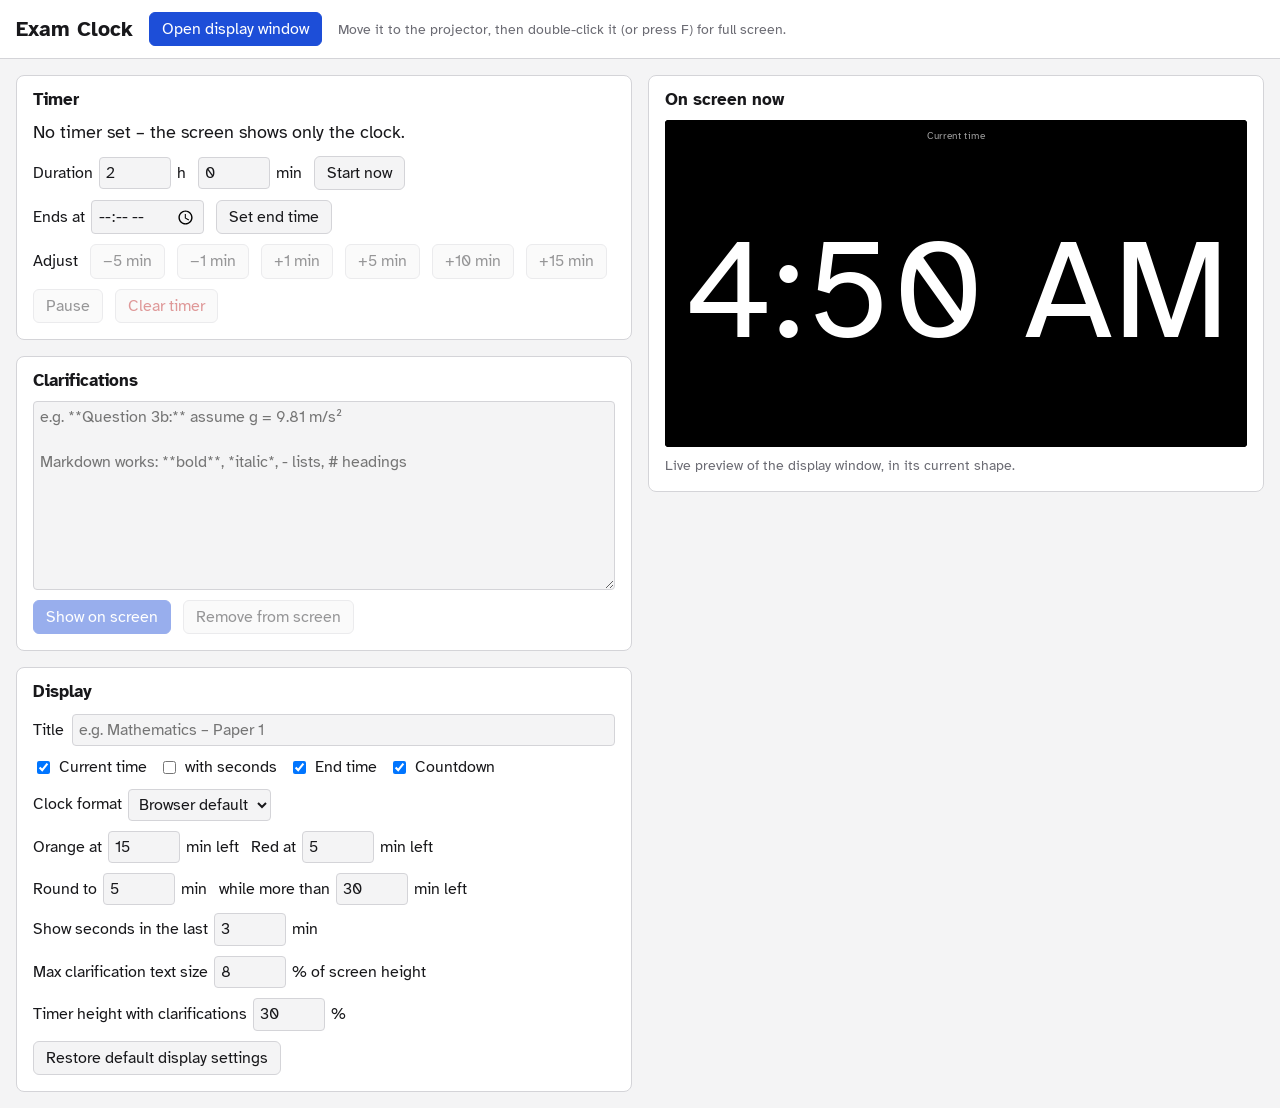
==== index.html @ fd0f9ccb "Add exam clock: projector display and control panel Static two-window app for GitHub Pages. The cont" ====
<!doctype html>
<html lang="en">
<head>
  <meta charset="utf-8">
  <meta name="viewport" content="width=device-width, initial-scale=1">
  <title>Exam Clock – Control panel</title>
  <link rel="preconnect" href="https://fonts.googleapis.com">
  <link rel="preconnect" href="https://fonts.gstatic.com" crossorigin>
  <link rel="stylesheet" href="https://fonts.googleapis.com/css2?family=Atkinson+Hyperlegible:wght@400;700&display=swap">
  <link rel="stylesheet" href="control.css">
</head>
<body>
  <header>
    <h1>Exam Clock</h1>
    <button id="openDisplay" class="primary">Open display window</button>
    <span class="hint">Move it to the projector, then double-click it (or press F) for full screen.</span>
  </header>

  <main>
    <div class="controls">
      <section>
        <h2>Timer</h2>
        <p id="status" class="status">No timer set.</p>

        <form id="durationForm" class="row">
          <label>Duration
            <input id="durH" type="number" min="0" max="23" value="2" inputmode="numeric"> h
          </label>
          <label>
            <input id="durM" type="number" min="0" max="59" value="0" inputmode="numeric"> min
          </label>
          <button type="submit">Start now</button>
        </form>

        <form id="endForm" class="row">
          <label>Ends at <input id="endInput" type="time" required></label>
          <button type="submit">Set end time</button>
        </form>

        <div class="row" id="adjust">
          <span>Adjust</span>
          <button data-adjust="-5">−5 min</button>
          <button data-adjust="-1">−1 min</button>
          <button data-adjust="1">+1 min</button>
          <button data-adjust="5">+5 min</button>
          <button data-adjust="10">+10 min</button>
          <button data-adjust="15">+15 min</button>
        </div>

        <div class="row">
          <button id="pause">Pause</button>
          <button id="reset" class="danger">Clear timer</button>
        </div>
      </section>

      <section>
        <h2>Clarifications</h2>
        <textarea id="notes" rows="8" spellcheck="true"
          placeholder="e.g. **Question 3b:** assume g = 9.81 m/s²&#10;&#10;Markdown works: **bold**, *italic*, - lists, # headings"></textarea>
        <div class="row">
          <button id="publish" class="primary" title="Ctrl+Enter">Show on screen</button>
          <button id="unpublish">Remove from screen</button>
          <span id="notesStatus" class="hint"></span>
        </div>
      </section>

      <section>
        <h2>Display</h2>
        <div class="row">
          <label class="grow">Title <input id="title" type="text" placeholder="e.g. Mathematics – Paper 1" class="grow"></label>
        </div>
        <div class="row">
          <label><input type="checkbox" data-setting="showClock"> Current time</label>
          <label><input type="checkbox" data-setting="clockSeconds"> with seconds</label>
          <label><input type="checkbox" data-setting="showEnd"> End time</label>
          <label><input type="checkbox" data-setting="showCountdown"> Countdown</label>
        </div>
        <div class="row">
          <label>Clock format
            <select data-setting="hourCycle">
              <option value="auto">Browser default</option>
              <option value="h23">24-hour</option>
              <option value="h12">12-hour</option>
            </select>
          </label>
        </div>
        <div class="row">
          <label>Orange at <input type="number" min="0" data-setting="orangeMin"> min left</label>
          <label>Red at <input type="number" min="0" data-setting="redMin"> min left</label>
        </div>
        <div class="row">
          <label>Round to <input type="number" min="1" data-setting="coarseStepMin"> min</label>
          <label>while more than <input type="number" min="0" data-setting="coarseAboveMin"> min left</label>
          <label>Show seconds in the last <input type="number" min="0" data-setting="secondsBelowMin"> min</label>
        </div>
        <div class="row">
          <label>Max clarification text size <input type="number" min="1" max="30" data-setting="notesMaxPct"> % of screen height</label>
        </div>
        <div class="row">
          <label>Timer height with clarifications <input type="number" min="10" max="80" data-setting="timingPct"> %</label>
        </div>
        <div class="row">
          <button id="resetSettings">Restore default display settings</button>
        </div>
      </section>
    </div>

    <aside>
      <h2>On screen now</h2>
      <div id="previewFrame"><iframe id="preview" src="display.html" title="Display preview" tabindex="-1"></iframe></div>
      <p class="hint">Live preview of the display window, in its current shape.</p>
    </aside>
  </main>

  <script src="shared.js"></script>
  <script src="control.js"></script>
</body>
</html>
---- control.css ----
:root {
  color-scheme: light dark;
  --bg: #f4f4f5;
  --panel: #fff;
  --fg: #18181b;
  --muted: #6b6b73;
  --border: #d4d4d8;
  --accent: #1d4ed8;
  --danger: #b91c1c;
  --orange: #c2410c;
  --red: #dc2626;
}
@media (prefers-color-scheme: dark) {
  :root {
    --bg: #111113;
    --panel: #1c1c1f;
    --fg: #ececef;
    --muted: #9b9ba4;
    --border: #3a3a40;
    --accent: #3b82f6;
    --danger: #ef4444;
    --orange: #ff9f1a;
    --red: #ff4136;
  }
}

* { box-sizing: border-box; }

body {
  margin: 0;
  background: var(--bg);
  color: var(--fg);
  font: 16px/1.4 'Atkinson Hyperlegible', system-ui, sans-serif;
}

header {
  display: flex;
  flex-wrap: wrap;
  align-items: center;
  gap: 8px 16px;
  padding: 12px 16px;
  border-bottom: 1px solid var(--border);
  background: var(--panel);
}
header h1 { margin: 0; font-size: 1.3rem; }

main {
  display: grid;
  grid-template-columns: minmax(0, 1fr) minmax(0, 1fr);
  gap: 16px;
  padding: 16px;
  max-width: 1400px;
  margin: 0 auto;
}
@media (max-width: 900px) {
  main { grid-template-columns: minmax(0, 1fr); }
  aside { order: -1; }
}

.controls { display: flex; flex-direction: column; gap: 16px; }

section, aside {
  background: var(--panel);
  border: 1px solid var(--border);
  border-radius: 8px;
  padding: 12px 16px 16px;
}
aside { align-self: start; position: sticky; top: 16px; }
h2 { margin: 0 0 8px; font-size: 1.05rem; }

.row {
  display: flex;
  flex-wrap: wrap;
  align-items: center;
  gap: 8px 12px;
  margin-top: 10px;
}
.grow { flex: 1; display: flex; align-items: center; gap: 8px; }
label { display: inline-flex; align-items: center; gap: 6px; }

input, select, textarea, button {
  font: inherit;
  color: inherit;
}
input[type=number] { width: 4.5em; }
input[type=text], input[type=number], input[type=time], select, textarea {
  padding: 4px 6px;
  border: 1px solid var(--border);
  border-radius: 4px;
  background: var(--bg);
}
textarea { width: 100%; resize: vertical; display: block; }

button {
  padding: 5px 12px;
  border: 1px solid var(--border);
  border-radius: 6px;
  background: var(--bg);
  cursor: pointer;
}
button:hover:not(:disabled) { border-color: var(--accent); }
button:disabled { opacity: 0.45; cursor: default; }
button.primary { background: var(--accent); border-color: var(--accent); color: #fff; }
button.danger { color: var(--danger); }

.hint { color: var(--muted); font-size: 0.9rem; }

.status { margin: 0; font-size: 1.15rem; font-variant-numeric: tabular-nums; }
.status strong { font-size: 1.4rem; }
.status.orange strong { color: var(--orange); }
.status.red strong, .status.over strong { color: var(--red); }

#previewFrame {
  position: relative;
  overflow: hidden;
  background: #000;
  border-radius: 4px;
}
#preview {
  position: absolute;
  top: 0;
  left: 0;
  border: 0;
  transform-origin: 0 0;
  pointer-events: none;
}
aside .hint { margin: 8px 0 0; }
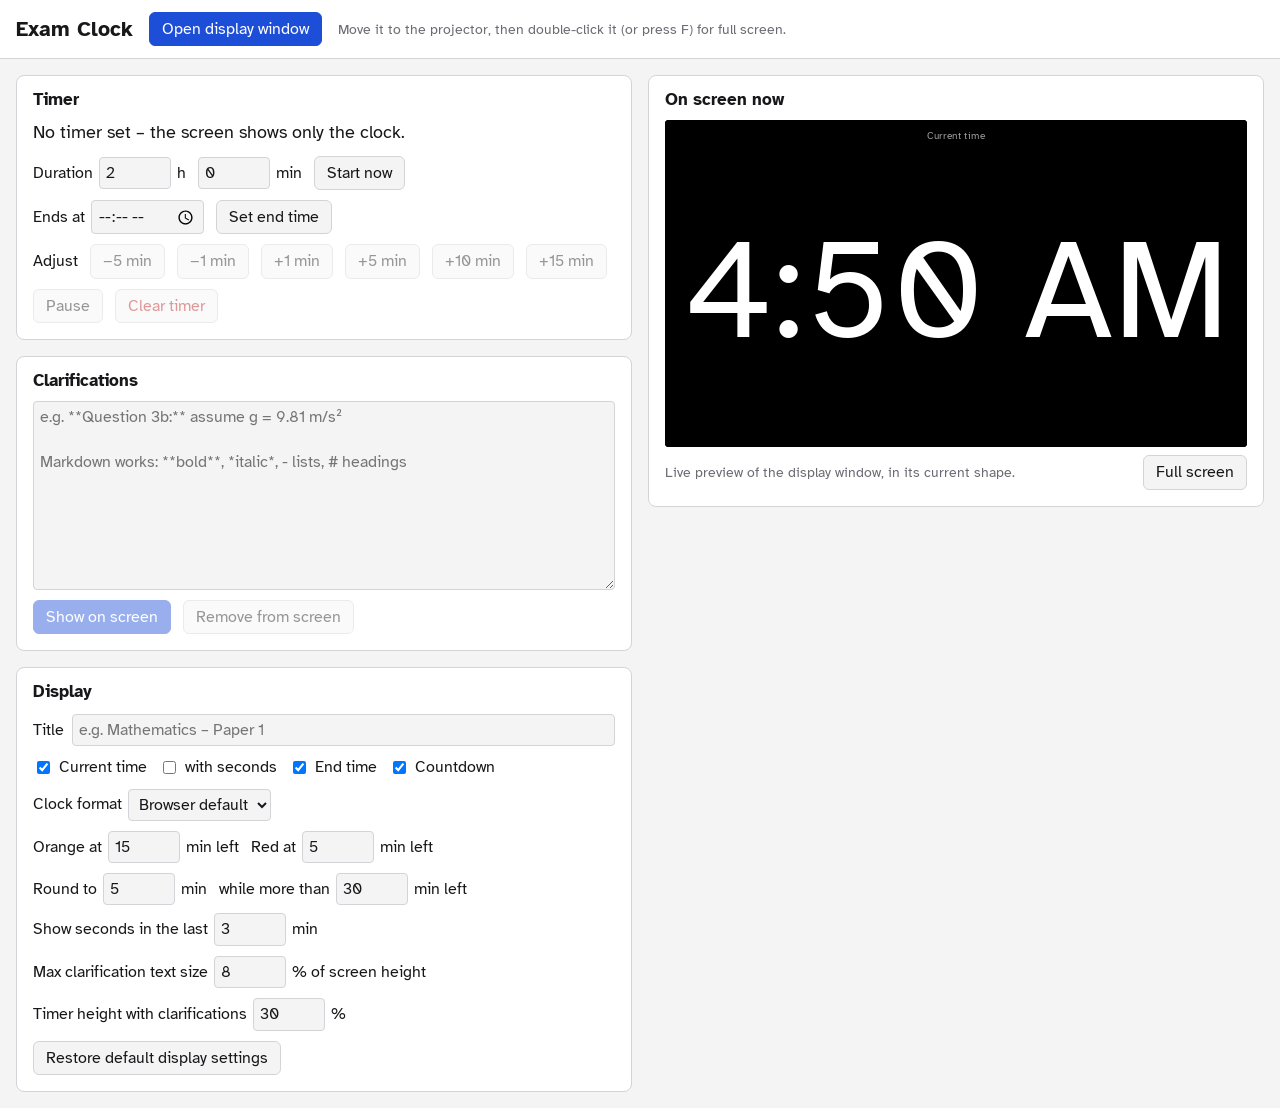
==== commit b69a8e36: "Replace confirm/alert dialogs and add full-screen preview Destructive actions (restarting a running " ====
--- a/index.html
+++ b/index.html
@@ -13,7 +13,8 @@
   <header>
     <h1>Exam Clock</h1>
     <button id="openDisplay" class="primary">Open display window</button>
-    <span class="hint">Move it to the projector, then double-click it (or press F) for full screen.</span>
+    <span class="hint" id="openHint">Move it to the projector, then double-click it (or press F) for full screen.</span>
+    <span class="hint" id="popupBlocked" hidden>The browser blocked the pop-up. <a href="display.html" target="examClockDisplay">Open the display in a new tab</a> instead, or use “Full screen” on the preview.</span>
   </header>
 
   <main>
@@ -108,7 +109,10 @@
     <aside>
       <h2>On screen now</h2>
       <div id="previewFrame"><iframe id="preview" src="display.html" title="Display preview" tabindex="-1"></iframe></div>
-      <p class="hint">Live preview of the display window, in its current shape.</p>
+      <div class="preview-bar">
+        <p class="hint">Live preview of the display window, in its current shape.</p>
+        <button id="previewFullscreen" title="Useful when the projector mirrors this screen">Full screen</button>
+      </div>
     </aside>
   </main>
 
--- a/control.css
+++ b/control.css
@@ -1,17 +1,20 @@
 :root {
-  color-scheme: light dark;
+  color-scheme: light;
   --bg: #f4f4f5;
   --panel: #fff;
   --fg: #18181b;
   --muted: #6b6b73;
   --border: #d4d4d8;
   --accent: #1d4ed8;
+  --on-accent: #fff;
   --danger: #b91c1c;
   --orange: #c2410c;
   --red: #dc2626;
 }
+/* Dark palette: follows the OS setting unless a theme is chosen explicitly. */
 @media (prefers-color-scheme: dark) {
-  :root {
+  :root:not([data-theme="light"]) {
+    color-scheme: dark;
     --bg: #111113;
     --panel: #1c1c1f;
     --fg: #ececef;
@@ -22,6 +25,18 @@
     --orange: #ff9f1a;
     --red: #ff4136;
   }
+}
+:root[data-theme="dark"] {
+  color-scheme: dark;
+  --bg: #111113;
+  --panel: #1c1c1f;
+  --fg: #ececef;
+  --muted: #9b9ba4;
+  --border: #3a3a40;
+  --accent: #3b82f6;
+  --danger: #ef4444;
+  --orange: #ff9f1a;
+  --red: #ff4136;
 }
 
 * { box-sizing: border-box; }
@@ -100,7 +115,12 @@
 }
 button:hover:not(:disabled) { border-color: var(--accent); }
 button:disabled { opacity: 0.45; cursor: default; }
-button.primary { background: var(--accent); border-color: var(--accent); color: #fff; }
+button.primary { background: var(--accent); border-color: var(--accent); color: var(--on-accent); }
+button:focus-visible, input:focus-visible, select:focus-visible, textarea:focus-visible {
+  outline: 2px solid var(--accent);
+  outline-offset: 2px;
+}
+button.confirming { background: var(--danger); border-color: var(--danger); color: var(--on-accent); }
 button.danger { color: var(--danger); }
 
 .hint { color: var(--muted); font-size: 0.9rem; }
@@ -124,4 +144,12 @@
   transform-origin: 0 0;
   pointer-events: none;
 }
-aside .hint { margin: 8px 0 0; }
+/* Preview shown full screen: fill the screen at its real size. */
+#previewFrame:fullscreen { border-radius: 0; }
+#previewFrame:fullscreen #preview {
+  width: 100% !important;
+  height: 100% !important;
+  transform: none !important;
+}
+.preview-bar { display: flex; flex-wrap: wrap; align-items: center; justify-content: space-between; gap: 8px; margin-top: 8px; }
+.preview-bar .hint { margin: 0; }
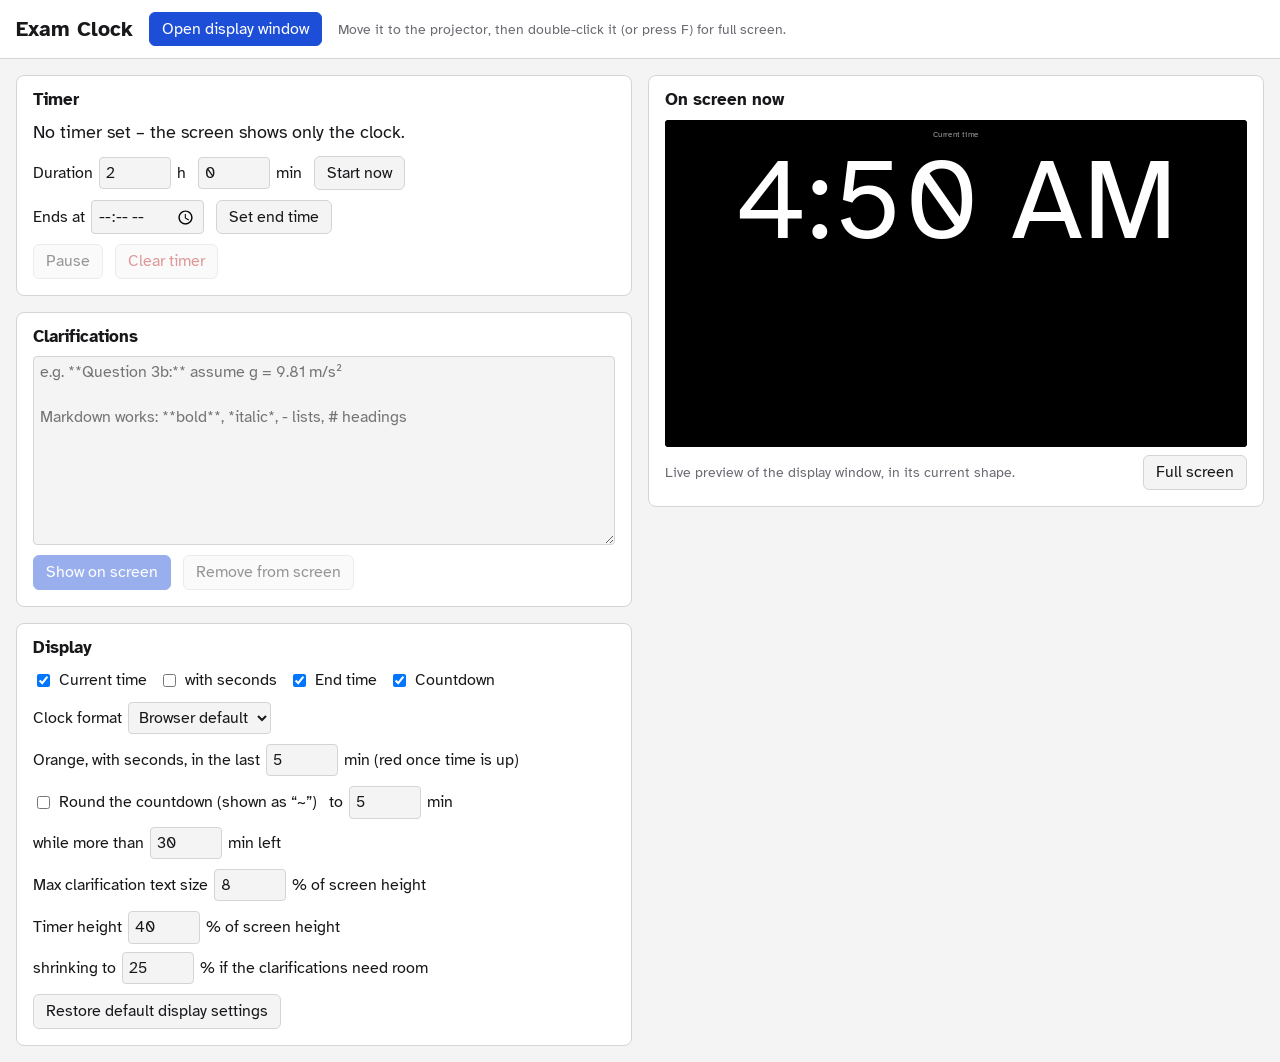
==== commit d167c72e: "Reserve a fixed timer strip, precise countdown by default, and simplify controls - Timer strip keeps" ====
--- a/index.html
+++ b/index.html
@@ -38,19 +38,10 @@
           <button type="submit">Set end time</button>
         </form>
 
-        <div class="row" id="adjust">
-          <span>Adjust</span>
-          <button data-adjust="-5">−5 min</button>
-          <button data-adjust="-1">−1 min</button>
-          <button data-adjust="1">+1 min</button>
-          <button data-adjust="5">+5 min</button>
-          <button data-adjust="10">+10 min</button>
-          <button data-adjust="15">+15 min</button>
-        </div>
-
         <div class="row">
           <button id="pause">Pause</button>
           <button id="reset" class="danger">Clear timer</button>
+          <button id="undoClear" hidden>Undo</button>
         </div>
       </section>
 
@@ -68,9 +59,6 @@
       <section>
         <h2>Display</h2>
         <div class="row">
-          <label class="grow">Title <input id="title" type="text" placeholder="e.g. Mathematics – Paper 1" class="grow"></label>
-        </div>
-        <div class="row">
           <label><input type="checkbox" data-setting="showClock"> Current time</label>
           <label><input type="checkbox" data-setting="clockSeconds"> with seconds</label>
           <label><input type="checkbox" data-setting="showEnd"> End time</label>
@@ -86,19 +74,19 @@
           </label>
         </div>
         <div class="row">
-          <label>Orange at <input type="number" min="0" data-setting="orangeMin"> min left</label>
-          <label>Red at <input type="number" min="0" data-setting="redMin"> min left</label>
+          <label>Orange, with seconds, in the last <input type="number" min="0" data-setting="orangeMin"> min (red once time is up)</label>
         </div>
         <div class="row">
-          <label>Round to <input type="number" min="1" data-setting="coarseStepMin"> min</label>
+          <label><input type="checkbox" data-setting="roundCountdown"> Round the countdown (shown as “~”)</label>
+          <label>to <input type="number" min="1" data-setting="coarseStepMin"> min</label>
           <label>while more than <input type="number" min="0" data-setting="coarseAboveMin"> min left</label>
-          <label>Show seconds in the last <input type="number" min="0" data-setting="secondsBelowMin"> min</label>
         </div>
         <div class="row">
           <label>Max clarification text size <input type="number" min="1" max="30" data-setting="notesMaxPct"> % of screen height</label>
         </div>
         <div class="row">
-          <label>Timer height with clarifications <input type="number" min="10" max="80" data-setting="timingPct"> %</label>
+          <label>Timer height <input type="number" min="10" max="80" data-setting="timingPct"> % of screen height</label>
+          <label>shrinking to <input type="number" min="10" max="80" data-setting="timingMinPct"> % if the clarifications need room</label>
         </div>
         <div class="row">
           <button id="resetSettings">Restore default display settings</button>
--- a/control.css
+++ b/control.css
@@ -128,7 +128,7 @@
 .status { margin: 0; font-size: 1.15rem; font-variant-numeric: tabular-nums; }
 .status strong { font-size: 1.4rem; }
 .status.orange strong { color: var(--orange); }
-.status.red strong, .status.over strong { color: var(--red); }
+.status.over strong { color: var(--red); }
 
 #previewFrame {
   position: relative;
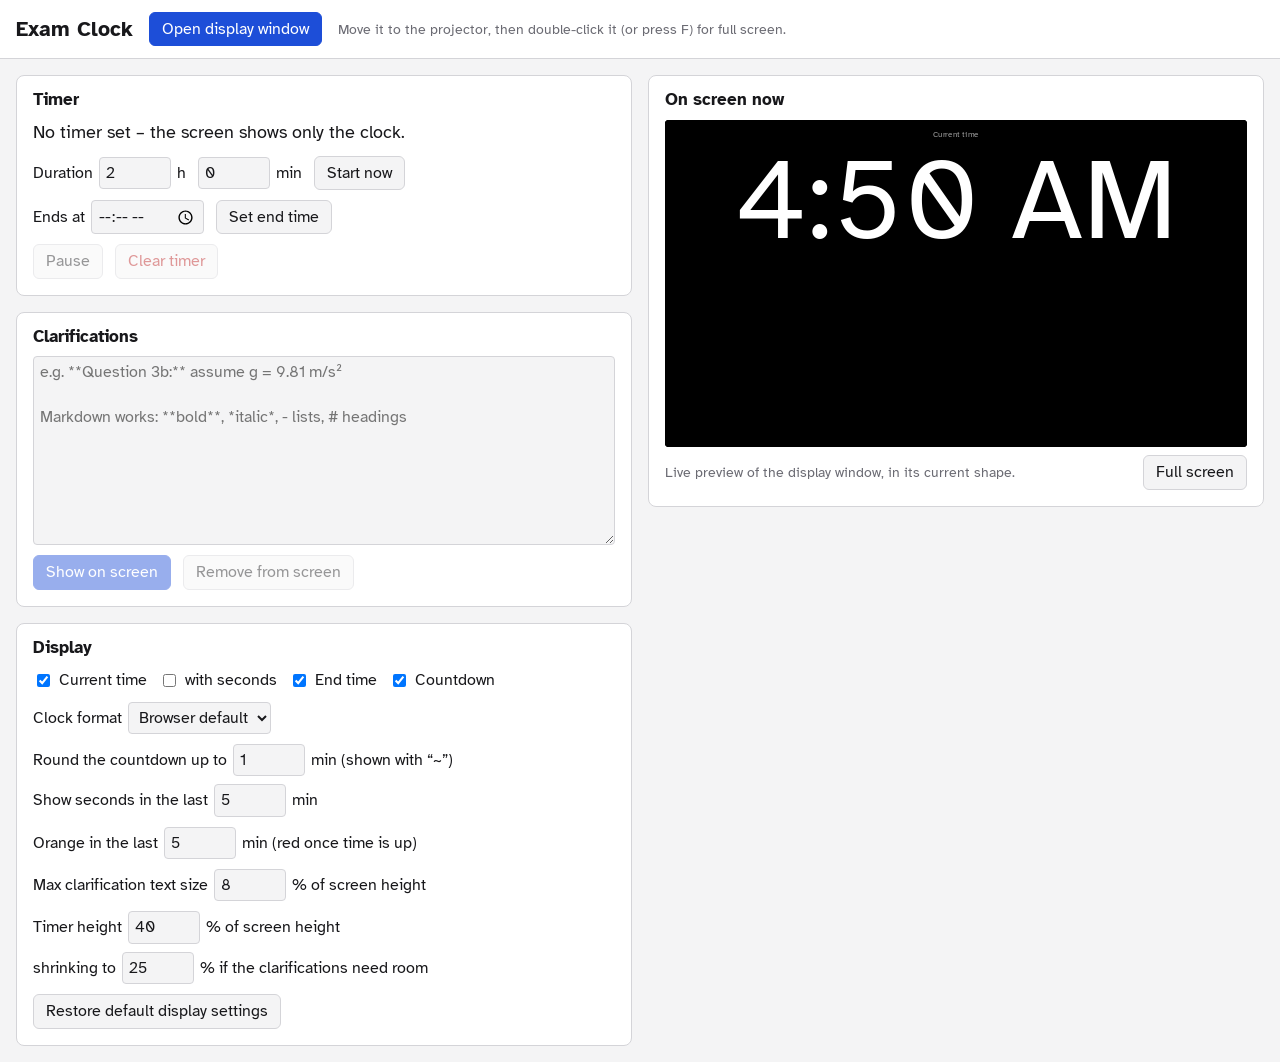
==== commit 7090252c: "Always round the countdown; separate seconds and orange thresholds - Rounding is always on, up to a " ====
--- a/index.html
+++ b/index.html
@@ -74,12 +74,11 @@
           </label>
         </div>
         <div class="row">
-          <label>Orange, with seconds, in the last <input type="number" min="0" data-setting="orangeMin"> min (red once time is up)</label>
+          <label>Round the countdown up to <input type="number" min="1" data-setting="roundMin"> min (shown with “~”)</label>
+          <label>Show seconds in the last <input type="number" min="0" data-setting="secondsMin"> min</label>
         </div>
         <div class="row">
-          <label><input type="checkbox" data-setting="roundCountdown"> Round the countdown (shown as “~”)</label>
-          <label>to <input type="number" min="1" data-setting="coarseStepMin"> min</label>
-          <label>while more than <input type="number" min="0" data-setting="coarseAboveMin"> min left</label>
+          <label>Orange in the last <input type="number" min="0" data-setting="orangeMin"> min (red once time is up)</label>
         </div>
         <div class="row">
           <label>Max clarification text size <input type="number" min="1" max="30" data-setting="notesMaxPct"> % of screen height</label>
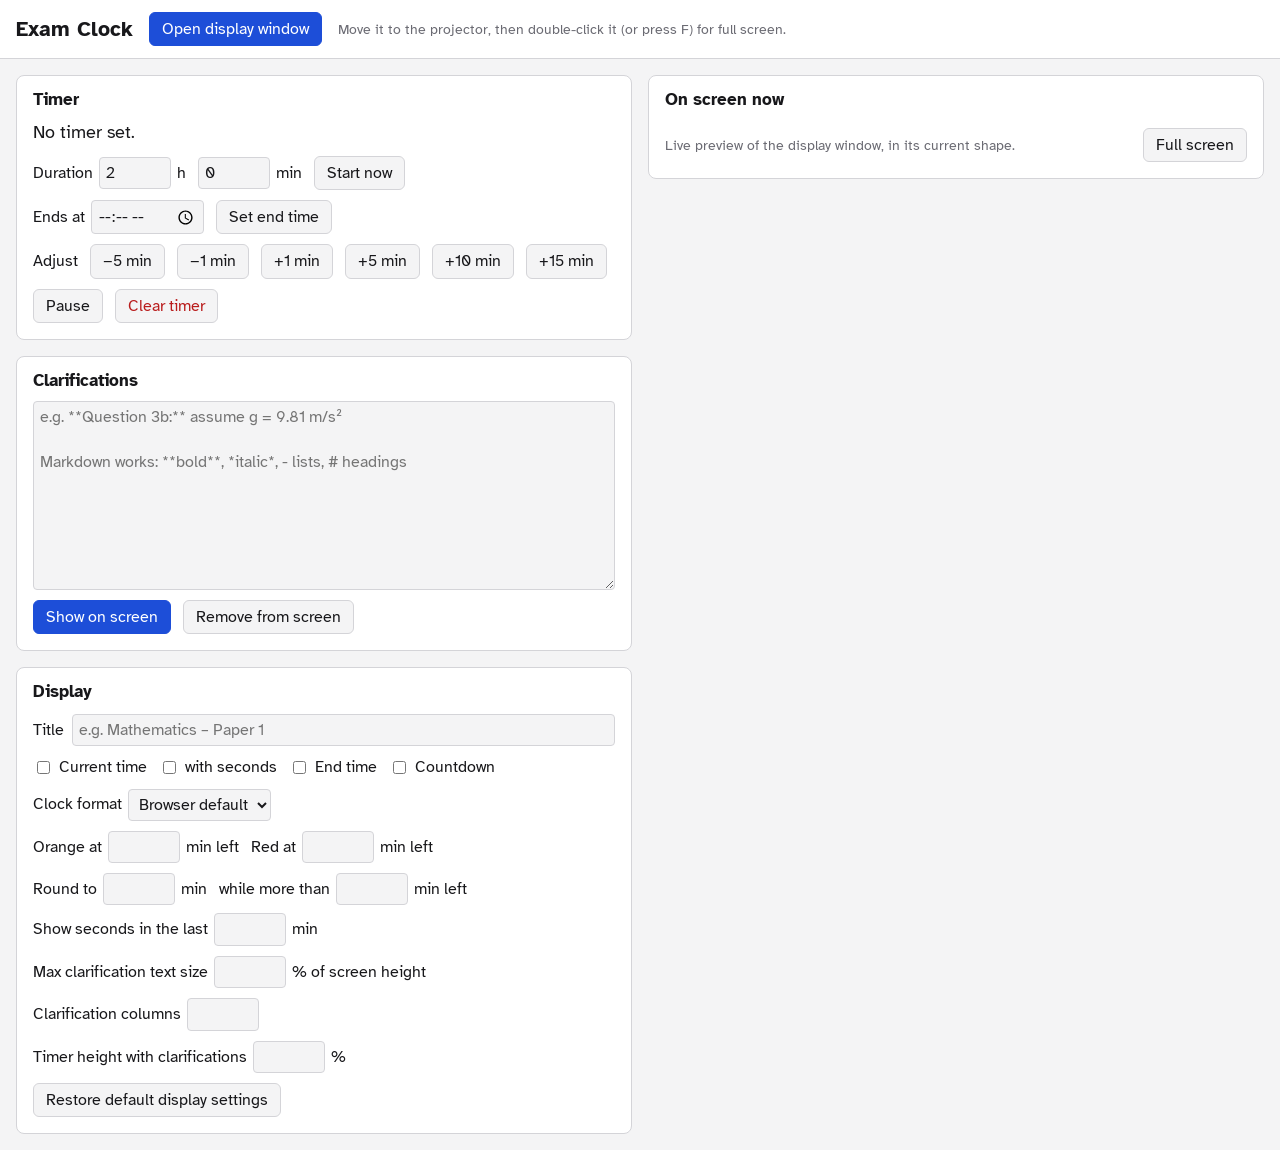
==== commit 8f57b575: "Add a setting to split the clarifications into columns Defaults to 1 column, as before.  Co-Authored" ====
--- a/index.html
+++ b/index.html
@@ -38,10 +38,19 @@
           <button type="submit">Set end time</button>
         </form>
 
+        <div class="row" id="adjust">
+          <span>Adjust</span>
+          <button data-adjust="-5">−5 min</button>
+          <button data-adjust="-1">−1 min</button>
+          <button data-adjust="1">+1 min</button>
+          <button data-adjust="5">+5 min</button>
+          <button data-adjust="10">+10 min</button>
+          <button data-adjust="15">+15 min</button>
+        </div>
+
         <div class="row">
           <button id="pause">Pause</button>
           <button id="reset" class="danger">Clear timer</button>
-          <button id="undoClear" hidden>Undo</button>
         </div>
       </section>
 
@@ -59,6 +68,9 @@
       <section>
         <h2>Display</h2>
         <div class="row">
+          <label class="grow">Title <input id="title" type="text" placeholder="e.g. Mathematics – Paper 1" class="grow"></label>
+        </div>
+        <div class="row">
           <label><input type="checkbox" data-setting="showClock"> Current time</label>
           <label><input type="checkbox" data-setting="clockSeconds"> with seconds</label>
           <label><input type="checkbox" data-setting="showEnd"> End time</label>
@@ -74,18 +86,22 @@
           </label>
         </div>
         <div class="row">
-          <label>Round the countdown up to <input type="number" min="1" data-setting="roundMin"> min (shown with “~”)</label>
-          <label>Show seconds in the last <input type="number" min="0" data-setting="secondsMin"> min</label>
+          <label>Orange at <input type="number" min="0" data-setting="orangeMin"> min left</label>
+          <label>Red at <input type="number" min="0" data-setting="redMin"> min left</label>
         </div>
         <div class="row">
-          <label>Orange in the last <input type="number" min="0" data-setting="orangeMin"> min (red once time is up)</label>
+          <label>Round to <input type="number" min="1" data-setting="coarseStepMin"> min</label>
+          <label>while more than <input type="number" min="0" data-setting="coarseAboveMin"> min left</label>
+          <label>Show seconds in the last <input type="number" min="0" data-setting="secondsBelowMin"> min</label>
         </div>
         <div class="row">
           <label>Max clarification text size <input type="number" min="1" max="30" data-setting="notesMaxPct"> % of screen height</label>
         </div>
         <div class="row">
-          <label>Timer height <input type="number" min="10" max="80" data-setting="timingPct"> % of screen height</label>
-          <label>shrinking to <input type="number" min="10" max="80" data-setting="timingMinPct"> % if the clarifications need room</label>
+          <label>Clarification columns <input type="number" min="1" max="6" step="1" data-setting="notesColumns"></label>
+        </div>
+        <div class="row">
+          <label>Timer height with clarifications <input type="number" min="10" max="80" data-setting="timingPct"> %</label>
         </div>
         <div class="row">
           <button id="resetSettings">Restore default display settings</button>
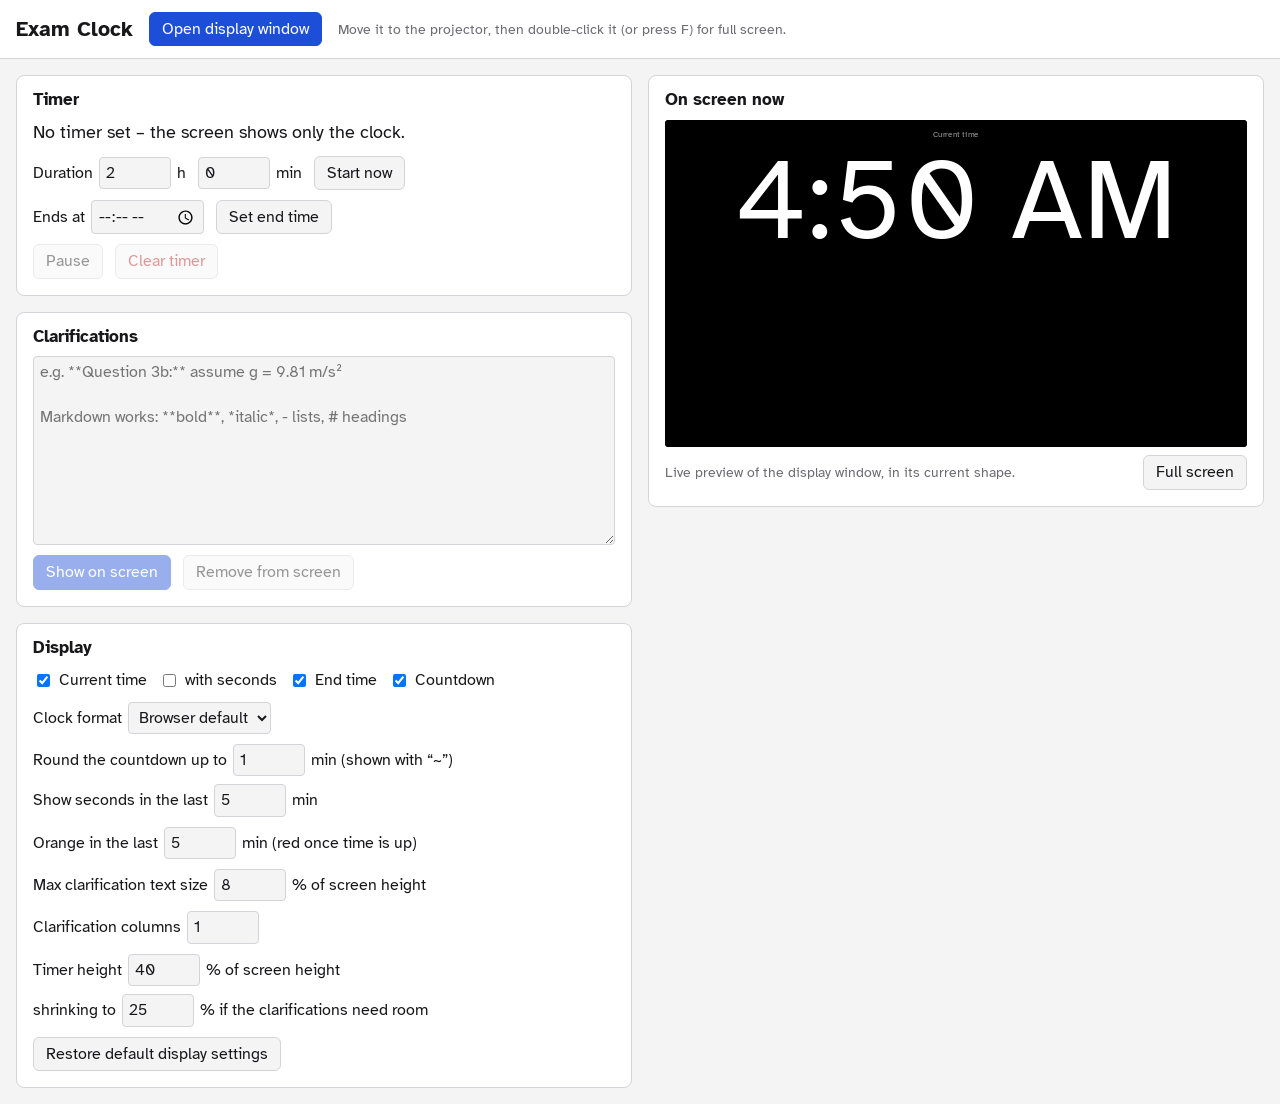
==== commit 28ec7185: "Merge branch 'master' of https://github.com/nmws/tmp-2026-10-09 # Conflicts: #	README.md #	display.j" ====
--- a/index.html
+++ b/index.html
@@ -38,19 +38,10 @@
           <button type="submit">Set end time</button>
         </form>
 
-        <div class="row" id="adjust">
-          <span>Adjust</span>
-          <button data-adjust="-5">−5 min</button>
-          <button data-adjust="-1">−1 min</button>
-          <button data-adjust="1">+1 min</button>
-          <button data-adjust="5">+5 min</button>
-          <button data-adjust="10">+10 min</button>
-          <button data-adjust="15">+15 min</button>
-        </div>
-
         <div class="row">
           <button id="pause">Pause</button>
           <button id="reset" class="danger">Clear timer</button>
+          <button id="undoClear" hidden>Undo</button>
         </div>
       </section>
 
@@ -68,9 +59,6 @@
       <section>
         <h2>Display</h2>
         <div class="row">
-          <label class="grow">Title <input id="title" type="text" placeholder="e.g. Mathematics – Paper 1" class="grow"></label>
-        </div>
-        <div class="row">
           <label><input type="checkbox" data-setting="showClock"> Current time</label>
           <label><input type="checkbox" data-setting="clockSeconds"> with seconds</label>
           <label><input type="checkbox" data-setting="showEnd"> End time</label>
@@ -86,13 +74,11 @@
           </label>
         </div>
         <div class="row">
-          <label>Orange at <input type="number" min="0" data-setting="orangeMin"> min left</label>
-          <label>Red at <input type="number" min="0" data-setting="redMin"> min left</label>
+          <label>Round the countdown up to <input type="number" min="1" data-setting="roundMin"> min (shown with “~”)</label>
+          <label>Show seconds in the last <input type="number" min="0" data-setting="secondsMin"> min</label>
         </div>
         <div class="row">
-          <label>Round to <input type="number" min="1" data-setting="coarseStepMin"> min</label>
-          <label>while more than <input type="number" min="0" data-setting="coarseAboveMin"> min left</label>
-          <label>Show seconds in the last <input type="number" min="0" data-setting="secondsBelowMin"> min</label>
+          <label>Orange in the last <input type="number" min="0" data-setting="orangeMin"> min (red once time is up)</label>
         </div>
         <div class="row">
           <label>Max clarification text size <input type="number" min="1" max="30" data-setting="notesMaxPct"> % of screen height</label>
@@ -101,7 +87,8 @@
           <label>Clarification columns <input type="number" min="1" max="6" step="1" data-setting="notesColumns"></label>
         </div>
         <div class="row">
-          <label>Timer height with clarifications <input type="number" min="10" max="80" data-setting="timingPct"> %</label>
+          <label>Timer height <input type="number" min="10" max="80" data-setting="timingPct"> % of screen height</label>
+          <label>shrinking to <input type="number" min="10" max="80" data-setting="timingMinPct"> % if the clarifications need room</label>
         </div>
         <div class="row">
           <button id="resetSettings">Restore default display settings</button>
